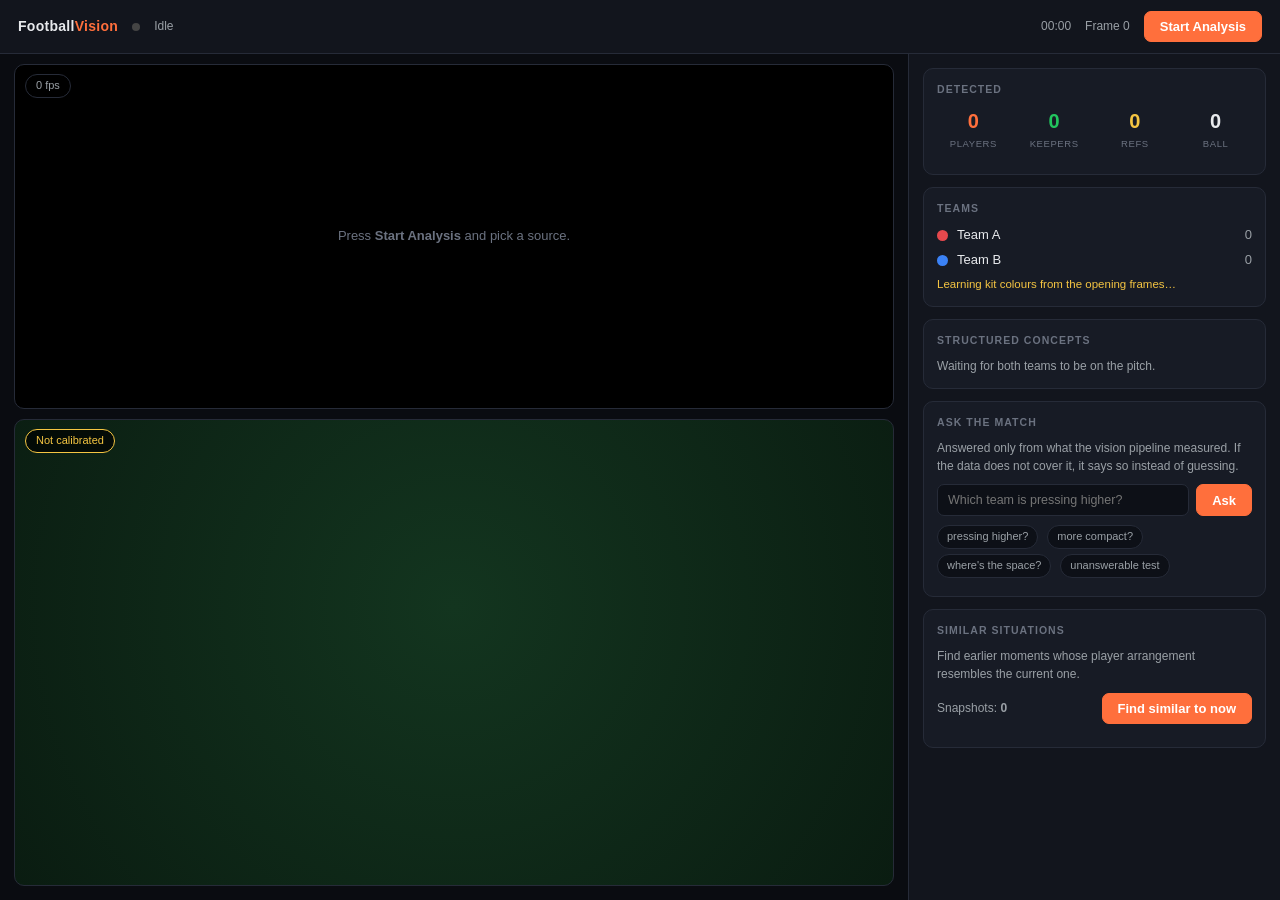
==== ui/templates/tactical.html @ 65e0991b "Initial commit: FootballVision perception and tactical-analysis pipeline Broadcast video or live scr" ====
<!DOCTYPE html>
<html lang="en">
<head>
<meta charset="UTF-8" />
<meta name="viewport" content="width=device-width, initial-scale=1.0" />
<title>FootballVision — Tactical Analysis</title>
<style>
  :root {
    --bg: #0a0c11;
    --panel: #12151d;
    --card: #171b25;
    --border: #262b38;
    --text: #e8eaed;
    --muted: #9aa0a6;
    --dim: #6b7280;
    --accent: #ff6f3c;
    --ok: #22c55e;
    --warn: #f5c542;
    --err: #e5484d;
    --teamA: #e5484d;
    --teamB: #3b82f6;
  }
  * { margin:0; padding:0; box-sizing:border-box; }
  body {
    background: var(--bg); color: var(--text);
    font: 14px/1.45 -apple-system, BlinkMacSystemFont, "Segoe UI", Roboto, sans-serif;
    overflow: hidden;
  }
  .layout {
    display: grid;
    grid-template-columns: 1fr 372px;
    grid-template-rows: 54px 1fr;
    height: 100vh;
  }

  /* Top bar */
  .topbar {
    grid-column: 1 / -1;
    display: flex; align-items: center; gap: 14px;
    padding: 0 18px;
    background: var(--panel);
    border-bottom: 1px solid var(--border);
  }
  .brand { font-weight: 700; letter-spacing: .02em; }
  .brand span { color: var(--accent); }
  .dot { width: 8px; height: 8px; border-radius: 50%; background: #444; }
  .dot.live { background: var(--ok); box-shadow: 0 0 8px var(--ok); animation: pulse 2s infinite; }
  @keyframes pulse { 0%,100%{opacity:1} 50%{opacity:.45} }
  .spacer { flex: 1; }
  .meta { font-size: 12px; color: var(--muted); font-variant-numeric: tabular-nums; }
  .btn {
    padding: 7px 15px; border-radius: 7px; border: 1px solid var(--border);
    background: var(--card); color: var(--text); font-size: 13px; cursor: pointer;
    transition: .15s;
  }
  .btn:hover:not(:disabled) { border-color: var(--accent); color: var(--accent); }
  .btn:disabled { opacity: .55; cursor: default; }
  .btn.primary { background: var(--accent); border-color: var(--accent); color: #fff; font-weight: 600; }
  .btn.primary:hover:not(:disabled) { background: #ef5f2b; color: #fff; }
  .btn.danger { border-color: var(--err); color: var(--err); }

  /* Main area */
  .main { display: flex; flex-direction: column; min-width: 0; overflow: hidden; }
  .notice {
    margin: 10px 14px 0; padding: 9px 12px; border-radius: 8px;
    background: rgba(245,197,66,.10); border: 1px solid var(--warn);
    color: #f3dfa2; font-size: 12.5px; display: none;
  }
  .notice.err { background: rgba(229,72,77,.10); border-color: var(--err); color: #f5b8ba; }

  .stage { flex: 1; display: grid; grid-template-rows: 0.85fr 1.15fr; gap: 10px; padding: 10px 14px 14px; min-height: 0; }
  .pane {
    position: relative; background: #000; border: 1px solid var(--border);
    border-radius: 10px; overflow: hidden; display: flex; align-items: center; justify-content: center;
    min-height: 0;
  }
  .pane.pitch { background: radial-gradient(circle at 50% 40%, #13351f, #0a1c11); }
  /* width/height 100% + object-fit, rather than max-*: a flex child with
     max-height:100% inside a grid row of indefinite height collapses to 0. */
  #video-frame { width: 100%; height: 100%; object-fit: contain; display: none; }
  #pitch-canvas { width: 100%; height: 100%; object-fit: contain; }
  .pane-tag {
    position: absolute; top: 9px; left: 10px; display: flex; gap: 6px; z-index: 2;
  }
  .chip {
    background: rgba(0,0,0,.65); border: 1px solid var(--border); border-radius: 20px;
    padding: 3px 10px; font-size: 11px; color: var(--muted); backdrop-filter: blur(6px);
  }
  .chip.ok { border-color: var(--ok); color: var(--ok); }
  .chip.warn { border-color: var(--warn); color: var(--warn); }
  .empty { color: var(--dim); font-size: 13px; text-align: center; padding: 20px; }

  /* Sidebar */
  .side {
    background: var(--panel); border-left: 1px solid var(--border);
    overflow-y: auto; padding: 14px; display: flex; flex-direction: column; gap: 12px;
  }
  .card { background: var(--card); border: 1px solid var(--border); border-radius: 10px; padding: 13px; }
  .card-t {
    font-size: 10.5px; font-weight: 700; letter-spacing: .1em; text-transform: uppercase;
    color: var(--dim); margin-bottom: 10px;
  }
  .muted { color: var(--muted); font-size: 12px; }

  .counts { display: grid; grid-template-columns: repeat(4, 1fr); gap: 8px; text-align: center; }
  .count-v { font-size: 20px; font-weight: 700; }
  .count-l { font-size: 9.5px; color: var(--dim); text-transform: uppercase; letter-spacing: .06em; margin-top: 1px; }

  .trow { display: flex; align-items: center; gap: 9px; font-size: 13px; margin-bottom: 6px; }
  .swatch { width: 11px; height: 11px; border-radius: 50%; flex: none; }
  .trow .n { margin-left: auto; font-variant-numeric: tabular-nums; color: var(--muted); }
  .pending { font-size: 11.5px; color: var(--warn); margin-top: 4px; }

  .bar { display: flex; height: 13px; border-radius: 7px; overflow: hidden; background: #0d1017; margin-bottom: 5px; }
  .bar i { display: block; transition: width .4s; }
  .bar-lbl { display: flex; justify-content: space-between; font-size: 12px; margin-bottom: 11px; font-variant-numeric: tabular-nums; }
  .kv { display: grid; grid-template-columns: 1fr auto; gap: 6px 12px; font-size: 12.5px; }
  .kv .k { color: var(--muted); }
  .kv .v { font-variant-numeric: tabular-nums; }
  .toggles { margin-top: 11px; display: flex; flex-direction: column; gap: 6px; }
  .toggles label { display: flex; align-items: center; gap: 8px; font-size: 12.5px; color: var(--muted); cursor: pointer; }

  .sim-row { display: flex; gap: 10px; align-items: center; background: #0f1219; border-radius: 8px; padding: 7px; margin-bottom: 7px; }
  .sim-pitch { border-radius: 4px; flex: none; }
  .sim-pct { font-size: 13px; font-weight: 600; color: var(--accent); }
  .ask-in { display:flex; gap:7px; margin-bottom:9px; }
  .ask-in input {
    flex:1; min-width:0; padding:8px 10px; border-radius:7px; font-size:12.5px;
    background:#0d1017; border:1px solid var(--border); color:var(--text);
  }
  .ask-in input:focus { outline:none; border-color:var(--accent); }
  .ask-chip {
    display:inline-block; font-size:11px; color:var(--muted); background:#0d1017;
    border:1px solid var(--border); border-radius:14px; padding:3px 9px;
    margin:0 5px 5px 0; cursor:pointer;
  }
  .ask-chip:hover { border-color:var(--accent); color:var(--accent); }
  .ask-ans { font-size:12.5px; line-height:1.55; background:#0f1219; border-radius:8px; padding:10px; margin-top:8px; }
  .ask-meta { font-size:10.5px; color:var(--dim); margin-top:7px; }
  .ask-meta a { color:var(--muted); cursor:pointer; text-decoration:underline; }
  .facts-box {
    display:none; margin-top:7px; max-height:190px; overflow-y:auto;
    background:#080a0e; border:1px solid var(--border); border-radius:7px;
    padding:9px; font:10.5px/1.5 ui-monospace, SFMono-Regular, Menlo, monospace;
    color:var(--muted); white-space:pre-wrap;
  }
  .timings { font-size: 11px; color: var(--dim); font-variant-numeric: tabular-nums; }

  /* Modal */
  .overlay {
    position: fixed; inset: 0; z-index: 100; background: rgba(6,8,13,.78);
    backdrop-filter: blur(6px); display: none; align-items: center; justify-content: center;
    opacity: 0; transition: opacity .18s;
  }
  .overlay.open { display: flex; opacity: 1; }
  .modal {
    width: min(620px, 93vw); background: linear-gradient(180deg, #1b1f2a, #12151d);
    border: 1px solid var(--border); border-radius: 15px; padding: 24px;
    box-shadow: 0 24px 70px rgba(0,0,0,.6);
    transform: translateY(8px) scale(.985); transition: transform .18s;
  }
  .overlay.open .modal { transform: none; }
  .modal h2 { font-size: 18px; margin-bottom: 4px; }
  .modal .sub { font-size: 12.5px; color: var(--muted); margin-bottom: 16px; }
  #source-grid { display: grid; grid-template-columns: 1fr 1fr; gap: 10px; max-height: 54vh; overflow-y: auto; padding-right: 4px; }
  .section-label {
    grid-column: 1 / -1; font-size: 10px; font-weight: 700; letter-spacing: .1em;
    text-transform: uppercase; color: var(--dim); margin: 8px 0 -2px;
  }
  .section-sub { display: block; font-weight: 400; letter-spacing: 0; text-transform: none; font-size: 11.5px; color: var(--dim); margin-top: 3px; }
  .src-card {
    border: 1px solid var(--border); background: #14181f; border-radius: 10px; padding: 13px;
    cursor: pointer; text-align: left; color: var(--text); transition: .15s;
  }
  .src-card:hover { border-color: var(--accent); background: rgba(255,111,60,.07); transform: translateY(-1px); }
  .src-icon { width: 100%; aspect-ratio: 16/9; border-radius: 6px; margin-bottom: 9px; border: 1.5px solid var(--dim); position: relative; }
  .src-card:hover .src-icon { border-color: var(--accent); }
  .src-icon.mon::after {
    content:""; position:absolute; left:50%; bottom:-6px; transform:translateX(-50%);
    width:32%; height:3.5px; background: var(--dim); border-radius:0 0 3px 3px;
  }
  .src-card:hover .src-icon.mon::after { background: var(--accent); }
  .src-icon.film { background: repeating-linear-gradient(90deg, rgba(255,255,255,.05) 0 7px, transparent 7px 14px); }
  .src-name { font-size: 13.5px; font-weight: 600; }
  .src-meta { font-size: 11.5px; color: var(--dim); margin-top: 2px; }
  .src-meta.warn-text { color: var(--warn); }
  .badge { font-size: 9px; text-transform: uppercase; letter-spacing:.05em; background: var(--accent); color:#fff; border-radius:3px; padding:1.5px 5px; }
  .perm-warn {
    grid-column: 1 / -1; background: rgba(245,197,66,.10); border: 1px solid var(--warn);
    border-radius: 9px; padding: 11px 13px; font-size: 12px; color: #f3dfa2; line-height: 1.5;
  }
  .modal-foot { display: flex; justify-content: space-between; align-items: center; margin-top: 16px; }
  .link { background: none; border: none; color: var(--muted); cursor: pointer; font-size: 13px; }
  .link:hover { color: var(--text); }
  .modal-state { text-align: center; padding: 26px 0; color: var(--muted); font-size: 13px; }
  .spinner {
    width: 21px; height: 21px; border-radius: 50%; border: 2px solid var(--border);
    border-top-color: var(--accent); margin: 0 auto 9px; animation: spin .7s linear infinite;
  }
  @keyframes spin { to { transform: rotate(360deg) } }
  code { background: #0d1017; padding: 1px 5px; border-radius: 4px; font-size: 11.5px; }
</style>
</head>
<body>

<!-- Source picker -->
<div class="overlay" id="source-modal">
  <div class="modal" role="dialog" aria-modal="true">
    <h2>Choose what to analyse</h2>
    <div class="sub">A video file is the most reliable option. Screen capture only sees what macOS is actually rendering.</div>
    <div id="source-grid"></div>
    <div id="source-state" class="modal-state" style="display:none"></div>
    <div class="modal-foot">
      <span class="muted">Analysis runs at roughly 4 frames per second.</span>
      <button class="link" id="modal-cancel">Cancel</button>
    </div>
  </div>
</div>

<div class="layout">

  <header class="topbar">
    <div class="brand">Football<span>Vision</span></div>
    <div class="dot" id="status-dot"></div>
    <span class="meta" id="status-text">Idle</span>
    <span class="meta" id="source-label"></span>
    <div class="spacer"></div>
    <span class="meta" id="elapsed">00:00</span>
    <span class="meta" id="frame-counter">Frame 0</span>
    <button class="btn primary" id="btn-start">Start Analysis</button>
    <button class="btn danger" id="btn-stop" style="display:none">Stop</button>
  </header>

  <main class="main">
    <div class="notice" id="notice"></div>
    <div class="stage">
      <div class="pane">
        <div class="pane-tag">
          <span class="chip" id="fps-chip">0 fps</span>
        </div>
        <img id="video-frame" alt="annotated feed" />
        <div class="empty" id="video-empty">Press <b>Start Analysis</b> and pick a source.</div>
      </div>
      <div class="pane pitch">
        <div class="pane-tag">
          <span class="chip warn" id="cal-chip">Not calibrated</span>
        </div>
        <canvas id="pitch-canvas" width="900" height="620"></canvas>
      </div>
    </div>
  </main>

  <aside class="side">

    <div class="card">
      <div class="card-t">Detected</div>
      <div class="counts">
        <div><div class="count-v" id="n-players" style="color:var(--accent)">0</div><div class="count-l">Players</div></div>
        <div><div class="count-v" id="n-gk" style="color:var(--ok)">0</div><div class="count-l">Keepers</div></div>
        <div><div class="count-v" id="n-ref" style="color:var(--warn)">0</div><div class="count-l">Refs</div></div>
        <div><div class="count-v" id="n-ball">0</div><div class="count-l">Ball</div></div>
      </div>
      <div class="timings" id="timings" style="margin-top:10px"></div>
    </div>

    <div class="card">
      <div class="card-t">Teams</div>
      <div class="trow"><span class="swatch" style="background:var(--teamA)"></span> Team A <span class="n" id="count-a">0</span></div>
      <div class="trow"><span class="swatch" style="background:var(--teamB)"></span> Team B <span class="n" id="count-b">0</span></div>
      <div class="trow" id="row-unassigned" style="display:none"><span class="swatch" style="background:#9aa0a6"></span> Unassigned <span class="n" id="count-u">0</span></div>
      <div class="pending" id="team-pending">Learning kit colours from the opening frames…</div>
    </div>

    <div class="card">
      <div class="card-t">Structured concepts</div>
      <div id="concepts-none" class="muted">Waiting for both teams to be on the pitch.</div>
      <div id="concepts-body" style="display:none">
        <div class="muted" style="margin-bottom:5px">Pitch control (Voronoi)</div>
        <div class="bar">
          <i id="ctrl-a" style="width:50%;background:var(--teamA)"></i>
          <i id="ctrl-b" style="width:50%;background:var(--teamB)"></i>
        </div>
        <div class="bar-lbl">
          <span style="color:var(--teamA)" id="ctrl-a-pct">50%</span>
          <span style="color:var(--teamB)" id="ctrl-b-pct">50%</span>
        </div>
        <div class="kv">
          <span class="k">Compactness A</span><span class="v" id="cmp-a">–</span>
          <span class="k">Compactness B</span><span class="v" id="cmp-b">–</span>
          <span class="k">Width A / B</span><span class="v" id="wid-ab">–</span>
          <span class="k">Line height A / B</span><span class="v" id="lin-ab">–</span>
          <span class="k">Pressing (avg)</span><span class="v" id="press">–</span>
        </div>
        <div class="toggles">
          <label><input type="checkbox" id="toggle-control" checked /> Shade pitch control</label>
          <label><input type="checkbox" id="toggle-hull" checked /> Show team shape</label>
        </div>
      </div>
    </div>

    <div class="card">
      <div class="card-t">Ask the match</div>
      <div class="muted" style="margin-bottom:9px">Answered only from what the vision pipeline measured. If the data does not cover it, it says so instead of guessing.</div>
      <div class="ask-in">
        <input id="ask-input" placeholder="Which team is pressing higher?" />
        <button class="btn primary" id="btn-ask">Ask</button>
      </div>
      <div>
        <span class="ask-chip" data-q="Which team is pressing higher up the pitch?">pressing higher?</span>
        <span class="ask-chip" data-q="Which team is more compact, and by how much?">more compact?</span>
        <span class="ask-chip" data-q="Where is the space on the pitch right now?">where's the space?</span>
        <span class="ask-chip" data-q="Who scored the opening goal?">unanswerable test</span>
      </div>
      <div id="ask-answer"></div>
    </div>

    <div class="card">
      <div class="card-t">Similar situations</div>
      <div class="muted" style="margin-bottom:10px">Find earlier moments whose player arrangement resembles the current one.</div>
      <div style="display:flex;justify-content:space-between;align-items:center;margin-bottom:10px">
        <span class="muted">Snapshots: <b id="sit-count">0</b></span>
        <button class="btn primary" id="btn-similar">Find similar to now</button>
      </div>
      <div id="similar-results"></div>
    </div>

  </aside>
</div>

<script src="/static/js/tactical.js?v=14"></script>
</body>
</html>
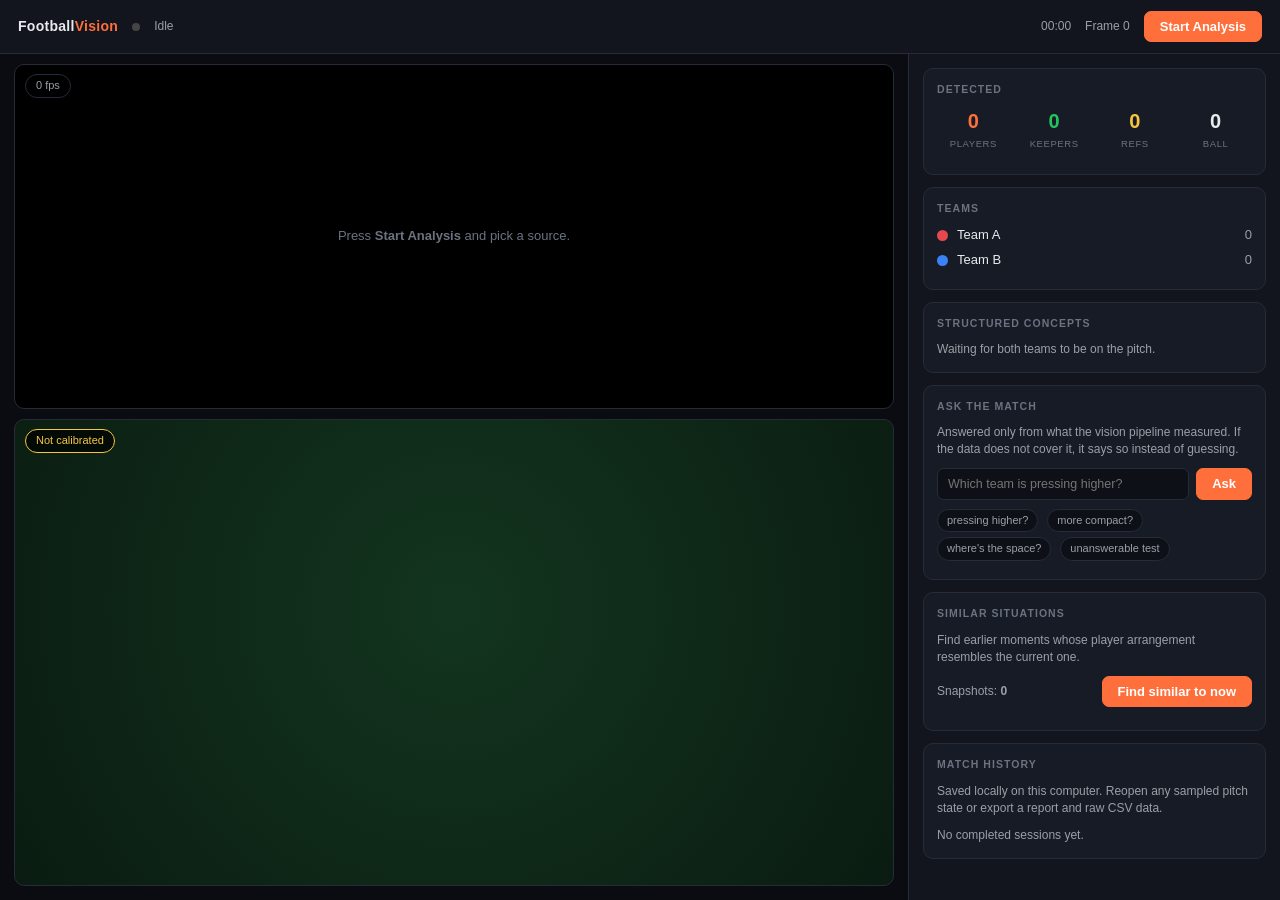
==== commit e77d0592: "Build local tactical analysis product" ====
--- a/ui/templates/tactical.html
+++ b/ui/templates/tactical.html
@@ -123,6 +123,12 @@
   .sim-row { display: flex; gap: 10px; align-items: center; background: #0f1219; border-radius: 8px; padding: 7px; margin-bottom: 7px; }
   .sim-pitch { border-radius: 4px; flex: none; }
   .sim-pct { font-size: 13px; font-weight: 600; color: var(--accent); }
+  .history-row { background:#0f1219; border-radius:8px; padding:9px; margin-bottom:7px; }
+  .history-head { display:flex; align-items:center; gap:7px; }
+  .history-name { min-width:0; flex:1; font-size:12.5px; font-weight:600; overflow:hidden; text-overflow:ellipsis; white-space:nowrap; }
+  .history-actions { display:flex; gap:6px; margin-top:7px; flex-wrap:wrap; }
+  .history-actions .btn { padding:4px 8px; font-size:11px; }
+  .download-links a { color:var(--accent); font-size:11px; margin-right:9px; }
   .ask-in { display:flex; gap:7px; margin-bottom:9px; }
   .ask-in input {
     flex:1; min-width:0; padding:8px 10px; border-radius:7px; font-size:12.5px;
@@ -211,7 +217,10 @@
     <div id="source-grid"></div>
     <div id="source-state" class="modal-state" style="display:none"></div>
     <div class="modal-foot">
-      <span class="muted">Analysis runs at roughly 4 frames per second.</span>
+      <div>
+        <input type="file" id="video-upload" accept="video/mp4,video/quicktime,video/x-matroska,video/webm,video/x-msvideo" hidden />
+        <button class="btn" id="btn-upload" type="button">Upload a video</button>
+      </div>
       <button class="link" id="modal-cancel">Cancel</button>
     </div>
   </div>
@@ -268,7 +277,7 @@
       <div class="trow"><span class="swatch" style="background:var(--teamA)"></span> Team A <span class="n" id="count-a">0</span></div>
       <div class="trow"><span class="swatch" style="background:var(--teamB)"></span> Team B <span class="n" id="count-b">0</span></div>
       <div class="trow" id="row-unassigned" style="display:none"><span class="swatch" style="background:#9aa0a6"></span> Unassigned <span class="n" id="count-u">0</span></div>
-      <div class="pending" id="team-pending">Learning kit colours from the opening frames…</div>
+      <div class="pending" id="team-pending" style="display:none">Learning kit colours from the opening frames…</div>
     </div>
 
     <div class="card">
@@ -324,9 +333,15 @@
       <div id="similar-results"></div>
     </div>
 
+    <div class="card">
+      <div class="card-t">Match history</div>
+      <div class="muted" style="margin-bottom:10px">Saved locally on this computer. Reopen any sampled pitch state or export a report and raw CSV data.</div>
+      <div id="history-list"><div class="muted">No completed sessions yet.</div></div>
+    </div>
+
   </aside>
 </div>
 
-<script src="/static/js/tactical.js?v=14"></script>
+<script src="/static/js/tactical.js?v=17"></script>
 </body>
 </html>
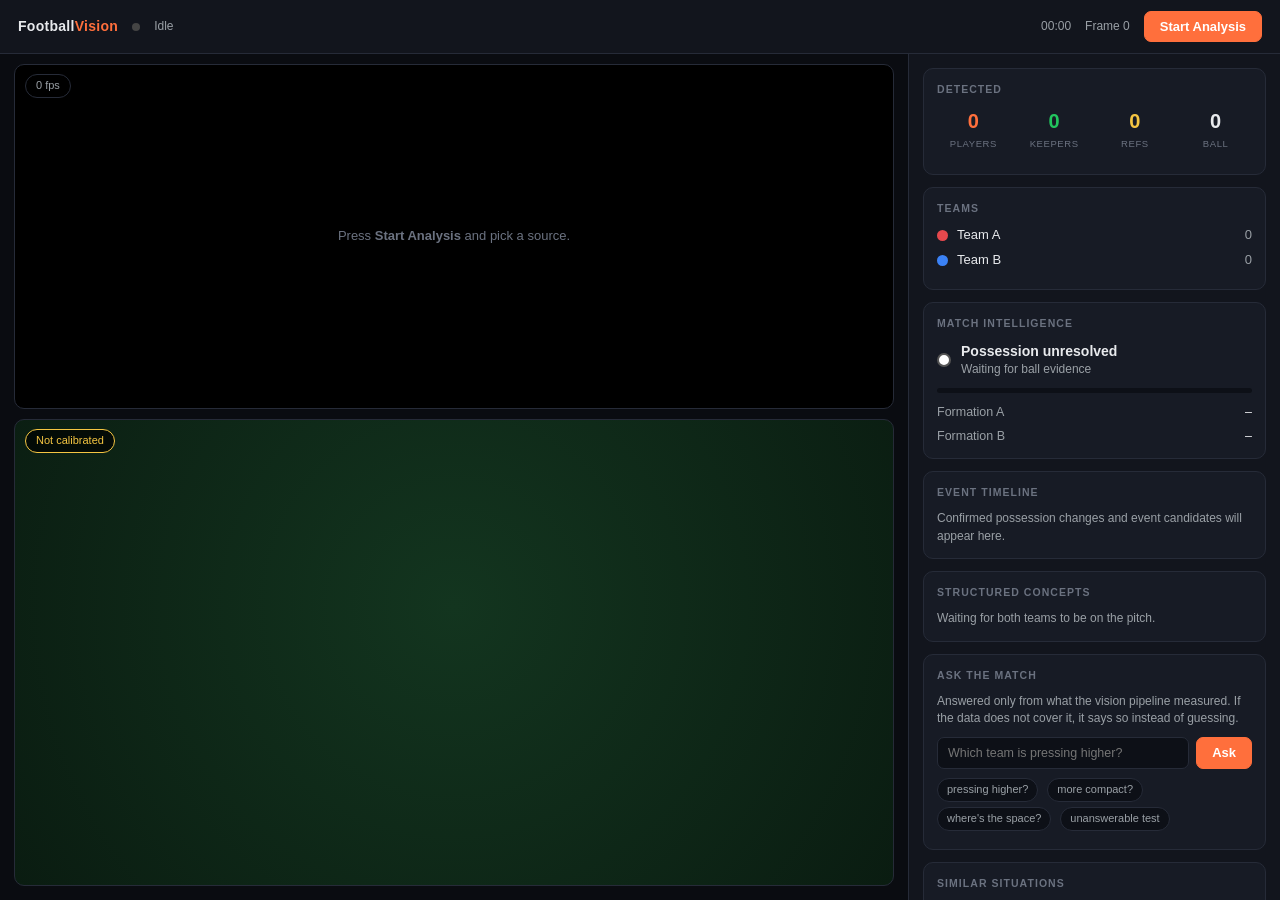
==== commit 558dfb20: "Add local match intelligence and event workflow" ====
--- a/ui/templates/tactical.html
+++ b/ui/templates/tactical.html
@@ -129,6 +129,21 @@
   .history-actions { display:flex; gap:6px; margin-top:7px; flex-wrap:wrap; }
   .history-actions .btn { padding:4px 8px; font-size:11px; }
   .download-links a { color:var(--accent); font-size:11px; margin-right:9px; }
+  .intel-hero { display:flex; align-items:center; gap:10px; margin-bottom:9px; }
+  .intel-ball { width:14px; height:14px; border-radius:50%; background:#fff; border:2px solid #555; flex:none; }
+  .intel-main { font-size:14px; font-weight:650; }
+  .confidence { height:5px; background:#0d1017; border-radius:4px; overflow:hidden; margin:7px 0 10px; }
+  .confidence i { display:block; height:100%; background:var(--ok); transition:width .25s; }
+  .event-row { display:flex; gap:8px; align-items:center; padding:7px 5px; border-top:1px solid var(--border); cursor:pointer; }
+  .event-row:hover { background:rgba(255,255,255,.025); }
+  .event-time { width:34px; flex:none; color:var(--dim); font-size:11px; font-variant-numeric:tabular-nums; }
+  .event-body { min-width:0; flex:1; }
+  .event-label { font-size:12px; font-weight:600; }
+  .event-detail { font-size:10.5px; color:var(--dim); }
+  .event-team { width:7px; height:24px; border-radius:4px; flex:none; }
+  .clip-action { color:var(--accent); border:0; background:none; cursor:pointer; font-size:10.5px; padding:3px; }
+  .timeline-review { display:none; border-top:1px solid var(--border); margin-top:8px; padding-top:9px; }
+  .timeline-review input { width:100%; accent-color:var(--accent); }
   .ask-in { display:flex; gap:7px; margin-bottom:9px; }
   .ask-in input {
     flex:1; min-width:0; padding:8px 10px; border-radius:7px; font-size:12.5px;
@@ -281,6 +296,28 @@
     </div>
 
     <div class="card">
+      <div class="card-t">Match intelligence</div>
+      <div class="intel-hero">
+        <span class="intel-ball"></span>
+        <div><div class="intel-main" id="possession">Possession unresolved</div><div class="muted" id="phase">Waiting for ball evidence</div></div>
+      </div>
+      <div class="confidence"><i id="possession-confidence" style="width:0%"></i></div>
+      <div class="kv">
+        <span class="k">Formation A</span><span class="v" id="formation-a">–</span>
+        <span class="k">Formation B</span><span class="v" id="formation-b">–</span>
+      </div>
+    </div>
+
+    <div class="card">
+      <div class="card-t">Event timeline</div>
+      <div id="event-list"><div class="muted">Confirmed possession changes and event candidates will appear here.</div></div>
+      <div class="timeline-review" id="timeline-review">
+        <input type="range" id="timeline-scrubber" min="0" max="0" value="0" />
+        <div class="muted" id="timeline-position">Saved state</div>
+      </div>
+    </div>
+
+    <div class="card">
       <div class="card-t">Structured concepts</div>
       <div id="concepts-none" class="muted">Waiting for both teams to be on the pitch.</div>
       <div id="concepts-body" style="display:none">
@@ -342,6 +379,6 @@
   </aside>
 </div>
 
-<script src="/static/js/tactical.js?v=17"></script>
+<script src="/static/js/tactical.js?v=23"></script>
 </body>
 </html>
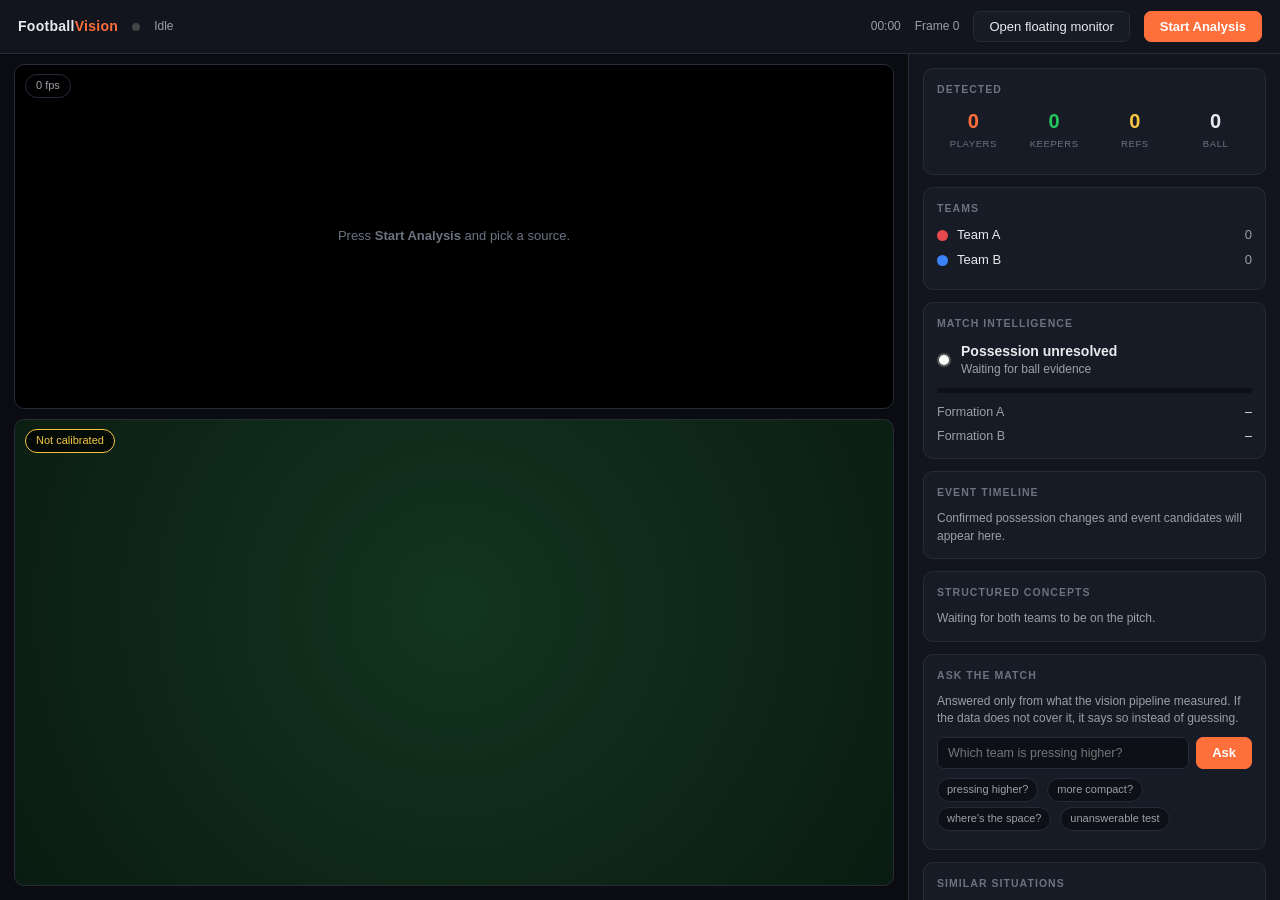
==== commit d65428ec: "Fix one-screen live match monitoring" ====
--- a/ui/templates/tactical.html
+++ b/ui/templates/tactical.html
@@ -48,6 +48,9 @@
   @keyframes pulse { 0%,100%{opacity:1} 50%{opacity:.45} }
   .spacer { flex: 1; }
   .meta { font-size: 12px; color: var(--muted); font-variant-numeric: tabular-nums; }
+  .job-progress { width:120px; display:none; }
+  .job-progress-track { height:5px; border-radius:5px; overflow:hidden; background:#242936; margin-top:3px; }
+  .job-progress-track i { display:block; width:0; height:100%; background:var(--accent); transition:width .2s; }
   .btn {
     padding: 7px 15px; border-radius: 7px; border: 1px solid var(--border);
     background: var(--card); color: var(--text); font-size: 13px; cursor: pointer;
@@ -58,6 +61,13 @@
   .btn.primary { background: var(--accent); border-color: var(--accent); color: #fff; font-weight: 600; }
   .btn.primary:hover:not(:disabled) { background: #ef5f2b; color: #fff; }
   .btn.danger { border-color: var(--err); color: var(--err); }
+  body.monitor-mode #btn-monitor { display:none; }
+  body.monitor-mode .topbar { gap:9px; padding:0 12px; }
+  body.monitor-mode .layout { grid-template-columns:minmax(390px, 1fr) 330px; }
+  @media (max-width: 880px) {
+    body.monitor-mode .layout { grid-template-columns:minmax(340px, 1fr) 300px; }
+    body.monitor-mode #source-label, body.monitor-mode .job-progress { display:none !important; }
+  }
 
   /* Main area */
   .main { display: flex; flex-direction: column; min-width: 0; overflow: hidden; }
@@ -81,6 +91,11 @@
   #pitch-canvas { width: 100%; height: 100%; object-fit: contain; }
   .pane-tag {
     position: absolute; top: 9px; left: 10px; display: flex; gap: 6px; z-index: 2;
+  }
+  .calibration-marker {
+    position:absolute; z-index:5; width:18px; height:18px; margin:-9px 0 0 -9px;
+    border-radius:50%; background:var(--accent); border:2px solid #fff;
+    color:#fff; font-size:10px; line-height:14px; text-align:center; pointer-events:none;
   }
   .chip {
     background: rgba(0,0,0,.65); border: 1px solid var(--border); border-radius: 20px;
@@ -136,12 +151,17 @@
   .confidence i { display:block; height:100%; background:var(--ok); transition:width .25s; }
   .event-row { display:flex; gap:8px; align-items:center; padding:7px 5px; border-top:1px solid var(--border); cursor:pointer; }
   .event-row:hover { background:rgba(255,255,255,.025); }
+  .event-row.rejected { opacity:.42; text-decoration:line-through; }
+  .event-row.confirmed .event-label::after { content:" verified"; color:var(--ok); font-size:9px; text-transform:uppercase; margin-left:5px; }
   .event-time { width:34px; flex:none; color:var(--dim); font-size:11px; font-variant-numeric:tabular-nums; }
   .event-body { min-width:0; flex:1; }
   .event-label { font-size:12px; font-weight:600; }
   .event-detail { font-size:10.5px; color:var(--dim); }
   .event-team { width:7px; height:24px; border-radius:4px; flex:none; }
   .clip-action { color:var(--accent); border:0; background:none; cursor:pointer; font-size:10.5px; padding:3px; }
+  .review-actions { display:flex; gap:2px; align-items:center; }
+  .review-action { color:var(--muted); border:0; background:none; cursor:pointer; font-size:11px; padding:3px; }
+  .review-action:hover { color:var(--accent); }
   .timeline-review { display:none; border-top:1px solid var(--border); margin-top:8px; padding-top:9px; }
   .timeline-review input { width:100%; accent-color:var(--accent); }
   .ask-in { display:flex; gap:7px; margin-bottom:9px; }
@@ -166,6 +186,21 @@
     color:var(--muted); white-space:pre-wrap;
   }
   .timings { font-size: 11px; color: var(--dim); font-variant-numeric: tabular-nums; }
+  .analytics-teams { display:grid; grid-template-columns:1fr 1fr; gap:8px; }
+  .analytics-team { background:#0f1219; border-radius:8px; padding:9px; }
+  .analytics-team h4 { font-size:11px; margin-bottom:6px; }
+  .analytics-team .kv { font-size:11px; gap:4px 8px; }
+  .analytics-canvases { display:grid; grid-template-columns:1fr 1fr; gap:7px; margin-top:9px; }
+  .analytics-canvases canvas { width:100%; height:76px; background:#0e2a19; border-radius:6px; }
+  .momentum-canvas { width:100%; height:70px; margin-top:9px; background:#0f1219; border-radius:6px; }
+  .analytics-events { margin-top:8px; font-size:11px; color:var(--muted); }
+  .player-labels { margin-top:9px; border-top:1px solid var(--border); padding-top:8px; }
+  .player-labels summary { cursor:pointer; color:var(--muted); font-size:11px; }
+  .player-label-row { display:grid; grid-template-columns:34px 1fr 48px auto; gap:5px; align-items:center; margin-top:6px; }
+  .player-label-row input { min-width:0; padding:5px 6px; border-radius:5px; border:1px solid var(--border); background:#0d1017; color:var(--text); font-size:11px; }
+  .player-label-row .btn { padding:4px 6px; font-size:10px; }
+  .delta-up { color:var(--ok); }
+  .delta-down { color:var(--err); }
 
   /* Modal */
   .overlay {
@@ -220,6 +255,14 @@
   }
   @keyframes spin { to { transform: rotate(360deg) } }
   code { background: #0d1017; padding: 1px 5px; border-radius: 4px; font-size: 11.5px; }
+  .form-grid { display:grid; grid-template-columns:1fr 1fr; gap:11px; }
+  .form-field { display:flex; flex-direction:column; gap:5px; color:var(--muted); font-size:11px; }
+  .form-field.wide { grid-column:1 / -1; }
+  .form-field input, .form-field select, .form-field textarea {
+    padding:8px 9px; border-radius:7px; border:1px solid var(--border);
+    background:#0d1017; color:var(--text); font-size:12.5px; font-family:inherit;
+  }
+  .form-field textarea { min-height:68px; resize:vertical; }
 </style>
 </head>
 <body>
@@ -228,7 +271,7 @@
 <div class="overlay" id="source-modal">
   <div class="modal" role="dialog" aria-modal="true">
     <h2>Choose what to analyse</h2>
-    <div class="sub">A video file is the most reliable option. Screen capture only sees what macOS is actually rendering.</div>
+    <div class="sub">For a browser match, choose its window. FootballVision opens a floating live monitor so the match can remain the active tab.</div>
     <div id="source-grid"></div>
     <div id="source-state" class="modal-state" style="display:none"></div>
     <div class="modal-foot">
@@ -238,6 +281,30 @@
       </div>
       <button class="link" id="modal-cancel">Cancel</button>
     </div>
+  </div>
+</div>
+
+<!-- Event review editor -->
+<div class="overlay" id="event-modal">
+  <div class="modal" role="dialog" aria-modal="true" aria-labelledby="event-modal-title">
+    <h2 id="event-modal-title">Review event</h2>
+    <div class="sub">Corrections stay in this session and are included in exports.</div>
+    <div class="form-grid">
+      <label class="form-field wide">Label<input id="event-edit-label" /></label>
+      <label class="form-field">Type<select id="event-edit-type">
+        <option value="possession_start">Possession</option><option value="pass">Pass</option>
+        <option value="turnover">Turnover</option><option value="carry">Carry</option>
+        <option value="restart">Restart</option><option value="shot_candidate">Shot candidate</option>
+      </select></label>
+      <label class="form-field">Status<select id="event-edit-status">
+        <option value="inferred">Inferred</option><option value="confirmed">Confirmed</option><option value="rejected">Rejected</option>
+      </select></label>
+      <label class="form-field">Team<select id="event-edit-team"><option value="">Unassigned</option><option value="0">Team A</option><option value="1">Team B</option></select></label>
+      <label class="form-field">Player ID<input id="event-edit-player" type="number" step="1" /></label>
+      <label class="form-field">Video time (seconds)<input id="event-edit-time" type="number" min="0" step="0.01" /></label>
+      <label class="form-field wide">Notes<textarea id="event-edit-notes" placeholder="Optional analyst note"></textarea></label>
+    </div>
+    <div class="modal-foot"><button class="link" id="event-edit-cancel">Cancel</button><button class="btn primary" id="event-edit-save">Save correction</button></div>
   </div>
 </div>
 
@@ -251,7 +318,11 @@
     <div class="spacer"></div>
     <span class="meta" id="elapsed">00:00</span>
     <span class="meta" id="frame-counter">Frame 0</span>
+    <div class="job-progress" id="job-progress"><span class="meta" id="job-progress-text">0%</span><div class="job-progress-track"><i id="job-progress-fill"></i></div></div>
+    <button class="btn" id="btn-monitor">Open floating monitor</button>
     <button class="btn primary" id="btn-start">Start Analysis</button>
+    <button class="btn" id="btn-calibrate" style="display:none">Correct pitch</button>
+    <button class="btn" id="btn-pause" style="display:none">Pause</button>
     <button class="btn danger" id="btn-stop" style="display:none">Stop</button>
   </header>
 
@@ -344,6 +415,17 @@
       </div>
     </div>
 
+    <div class="card" id="analytics-card" style="display:none">
+      <div class="card-t">Session analytics</div>
+      <div id="analytics-body"></div>
+    </div>
+
+    <div class="card" id="comparison-card" style="display:none">
+      <div class="card-t">Match comparison</div>
+      <div id="comparison-body"></div>
+      <button class="link" id="comparison-clear" style="margin-top:8px">Clear comparison</button>
+    </div>
+
     <div class="card">
       <div class="card-t">Ask the match</div>
       <div class="muted" style="margin-bottom:9px">Answered only from what the vision pipeline measured. If the data does not cover it, it says so instead of guessing.</div>
@@ -379,6 +461,6 @@
   </aside>
 </div>
 
-<script src="/static/js/tactical.js?v=23"></script>
+<script src="/static/js/tactical.js?v=35"></script>
 </body>
 </html>
